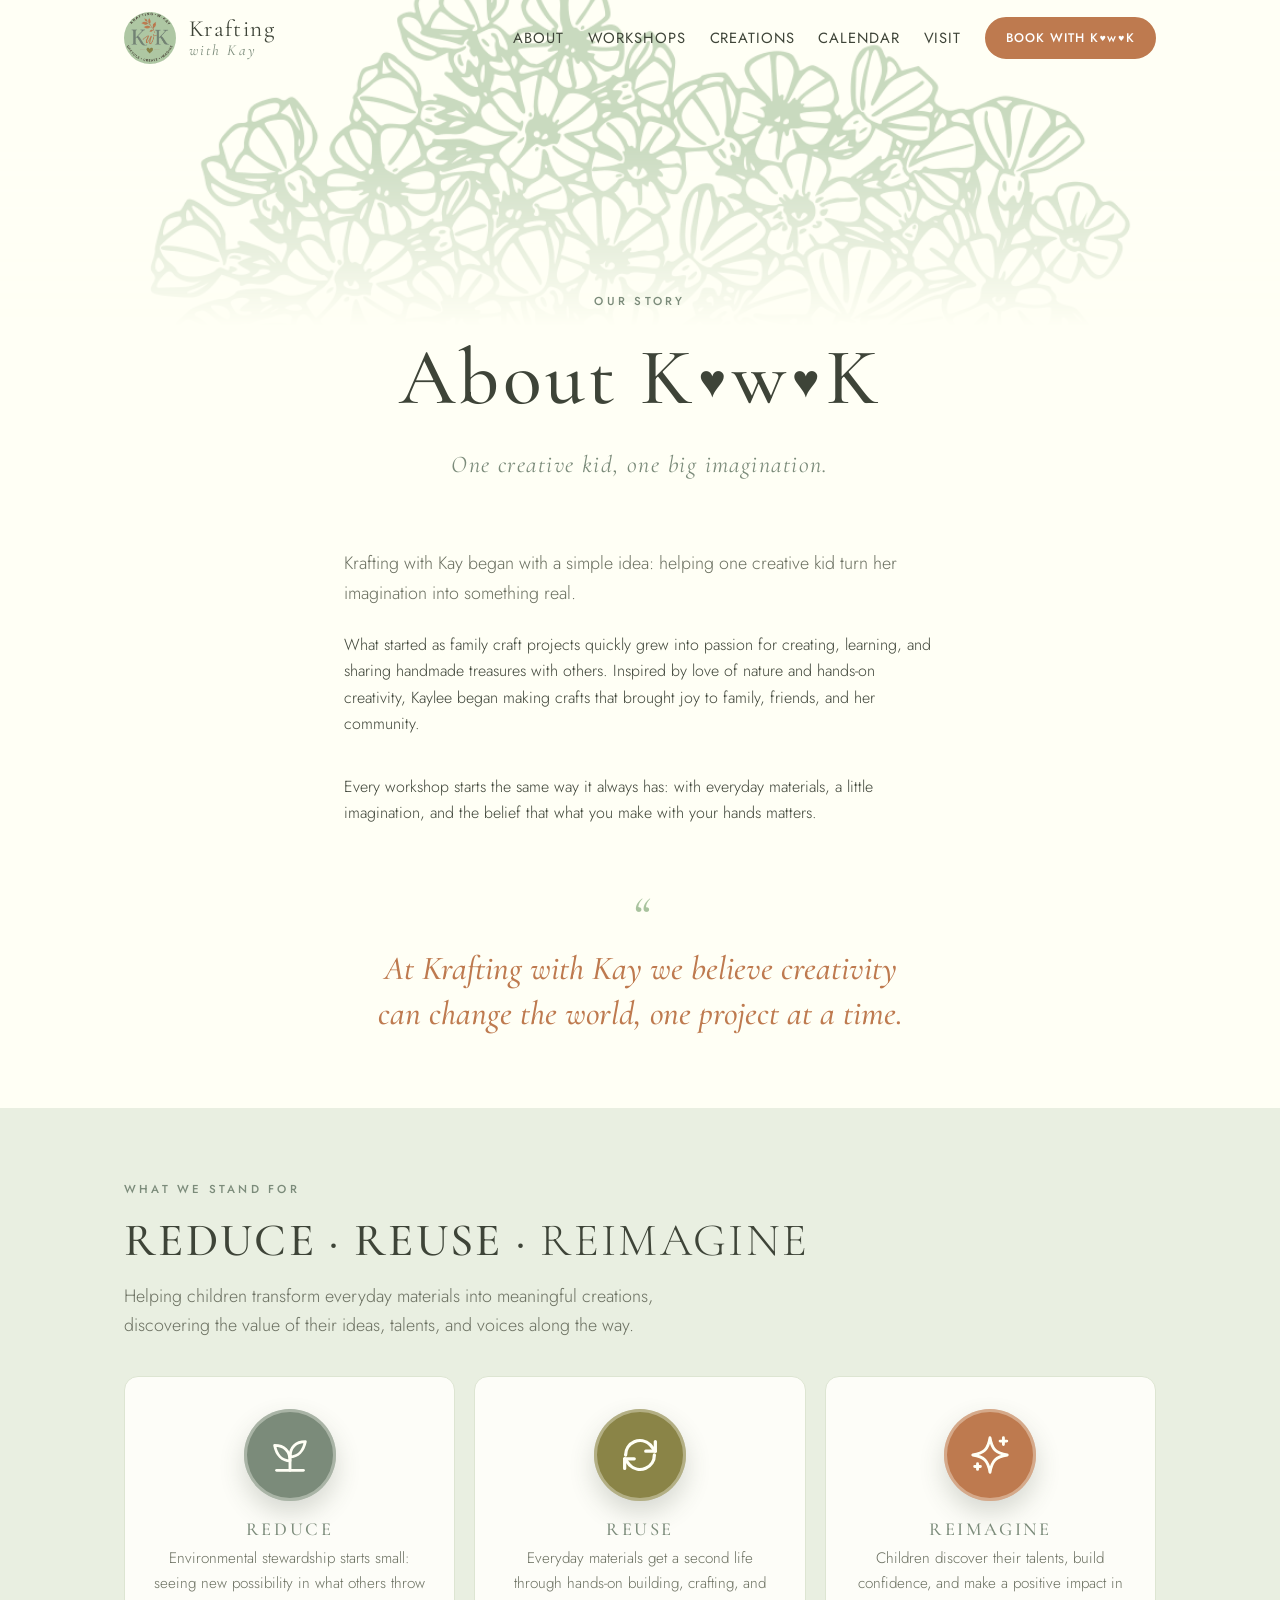
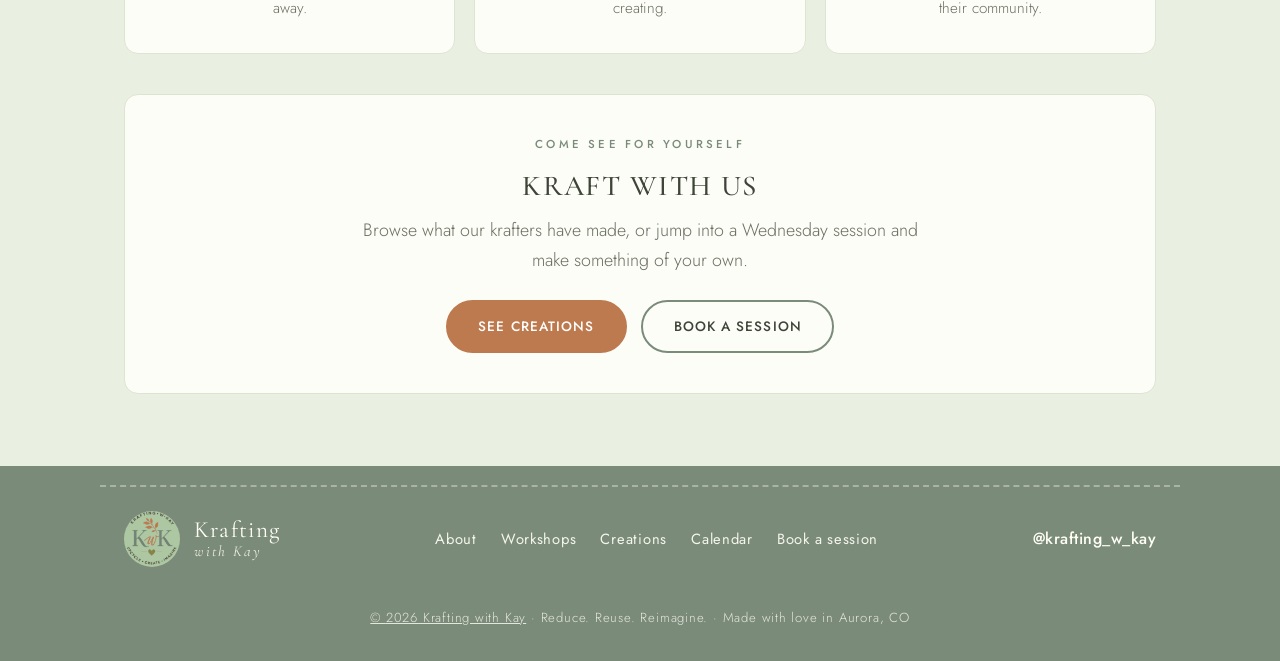
==== about.html @ e0ca5ac3 "About page with Our Story; homepage now sells via featured portfolio + story teaser; nav/footer Abou" ====
<!DOCTYPE html>
<html lang="en">
<head>
  <meta charset="UTF-8" />
  <meta name="viewport" content="width=device-width, initial-scale=1.0" />
  <title>Our Story | Krafting with Kay</title>
  <meta name="description" content="The story behind Krafting with Kay: family craft projects, a love of nature, and the belief that creativity can change the world." />
  <link rel="icon" href="assets/logo.png" />
  <link rel="preconnect" href="https://fonts.googleapis.com" />
  <link rel="preconnect" href="https://fonts.gstatic.com" crossorigin />
  <link href="https://fonts.googleapis.com/css2?family=Cormorant+Garamond:ital,wght@0,300;0,400;0,500;0,600;1,300;1,400;1,500&family=Jost:wght@300;400;500&display=swap" rel="stylesheet" />
  <link rel="stylesheet" href="styles.css" />
</head>
<body>
  <header class="site-header">
    <div class="wrap header-inner">
      <a class="brand" href="index.html#top">
        <img src="assets/logo.png" alt="Krafting with Kay logo" />
        <span class="brand-name">Krafting <span>with Kay</span></span>
      </a>
      <nav class="site-nav" id="siteNav">
        <a href="about.html">About</a>
        <a href="workshops.html">Workshops</a>
        <a href="creations.html">Creations</a>
        <a href="events.html">Calendar</a>
        <a href="index.html#visit">Visit</a>
        <a href="book.html" class="btn btn-small">Book with KwK</a>
      </nav>
      <button class="nav-toggle" id="navToggle" aria-label="Open menu">☰</button>
    </div>
  </header>

  <main>
    <section class="hero" style="padding-bottom:2.5rem">
      <div class="floral-band" aria-hidden="true"></div>
      <div class="wrap hero-inner" style="padding-top:2rem">
        <p class="eyebrow">Our story</p>
        <h1>About <span class="thin">KwK</span></h1>
        <p class="tagline">One creative kid, one big imagination.</p>
      </div>
    </section>

    <section class="section" style="padding-top:1.5rem">
      <div class="wrap narrow">
        <p class="lede" style="margin-top:0">Krafting with Kay began with a simple idea: helping one creative kid turn her imagination into something real.</p>
        <div class="split" style="grid-template-columns:1fr; gap:1.25rem; margin-top:1.5rem">
          <p>What started as family craft projects quickly grew into passion for creating, learning, and sharing handmade treasures with others. Inspired by love of nature and hands-on creativity, Kaylee began making crafts that brought joy to family, friends, and her community.</p>
          <p>Every workshop starts the same way it always has: with everyday materials, a little imagination, and the belief that what you make with your hands matters.</p>
        </div>
        <blockquote class="pull-quote">At Krafting with Kay we believe creativity can change the world, one project at a time.</blockquote>
      </div>
    </section>

    <section class="section section-tint">
      <div class="wrap">
        <p class="eyebrow">What we stand for</p>
        <h2>Reduce · Reuse · <span class="thin">Reimagine</span></h2>
        <p class="lede" id="missionText">Helping children transform everyday materials into meaningful creations, discovering the value of their ideas, talents, and voices along the way.</p>
        <div class="pillars">
          <div class="pillar">
            <div class="pillar-icon reduce"><svg viewBox="0 0 48 48" fill="none" stroke="#fffff5" stroke-width="3" stroke-linecap="round" stroke-linejoin="round" aria-hidden="true"><path d="M24 40 C24 32 24 28 24 22"/><path d="M24 30 C16 30 10 24 8 14 C18 14 24 20 24 30 Z"/><path d="M24 26 C32 26 38 20 40 10 C30 10 24 16 24 26 Z"/><path d="M10 40 H38"/></svg></div>
            <h3>Reduce</h3>
            <p>Environmental stewardship starts small: seeing new possibility in what others throw away.</p>
          </div>
          <div class="pillar">
            <div class="pillar-icon reuse"><svg viewBox="0 0 48 48" fill="none" stroke="#fffff5" stroke-width="3.4" stroke-linecap="round" stroke-linejoin="round" aria-hidden="true"><polyline points="40 10 40 20 30 20"/><polyline points="8 38 8 28 18 28"/><path d="M9 24 a15 15 0 0 1 25.4-10.9 L40 20"/><path d="M39 24 a15 15 0 0 1-25.4 10.9 L8 28"/></svg></div>
            <h3>Reuse</h3>
            <p>Everyday materials get a second life through hands-on building, crafting, and creating.</p>
          </div>
          <div class="pillar">
            <div class="pillar-icon reimagine"><svg viewBox="0 0 48 48" fill="none" stroke="#fffff5" stroke-width="3" stroke-linecap="round" stroke-linejoin="round" aria-hidden="true"><path d="M24 6 C26 18 30 22 42 24 C30 26 26 30 24 42 C22 30 18 26 6 24 C18 22 22 18 24 6 Z"/><path d="M38 6 v7 M34.5 9.5 h7"/><path d="M11 33 v6 M8 36 h6"/></svg></div>
            <h3>Reimagine</h3>
            <p>Children discover their talents, build confidence, and make a positive impact in their community.</p>
          </div>
        </div>
        <div class="visit-card center" style="margin-top:2.5rem">
          <p class="eyebrow">Come see for yourself</p>
          <h2 style="font-size:1.8rem">Kraft with us</h2>
          <p class="lede" style="margin:0 auto 1.5rem">Browse what our krafters have made, or jump into a Wednesday session and make something of your own.</p>
          <div class="hero-cta" style="justify-content:center; margin-top:0">
            <a class="btn" href="creations.html">See creations</a>
            <a class="btn btn-ghost" href="book.html">Book a session</a>
          </div>
        </div>
      </div>
    </section>
  </main>

  <footer class="site-footer">
    <div class="wrap footer-inner">
      <div class="footer-brand">
        <img src="assets/logo.png" alt="Krafting with Kay logo" />
        <span class="brand-name">Krafting <span>with Kay</span></span>
      </div>
      <nav class="footer-nav" aria-label="Footer">
        <a href="about.html">About</a>
        <a href="workshops.html">Workshops</a>
        <a href="creations.html">Creations</a>
        <a href="events.html">Calendar</a>
        <a href="book.html">Book a session</a>
      </nav>
      <p><span id="instaFooter">@krafting_w_kay</span></p>
      <p class="footer-note"><a class="stealth-admin" href="settings.html">© <span id="year"></span> Krafting with Kay</a> · Reduce. Reuse. Reimagine. · Made with love in Aurora, CO</p>
    </div>
  </footer>

  <script src="script.js"></script>
</body>
</html>
---- styles.css ----
/* ============================================================
   KRAFTING WITH KAY: brand tokens
   From Kay's brand portfolio (2026-09-27):
   sage green #A9C39E · cream #FFFFF5 · terracotta #BE7A4F
   olive #8A8447 · deep sage #7B8B7A
   Type: Cormorant Garamond (display) + Jost (body)
   ============================================================ */
:root {
  --cream: #fffff5;
  --paper: #fdfdf8;
  --sage: #a9c39e;
  --sage-deep: #7b8b7a;
  --sage-pale: #e9efe1;
  --ink: #3e4438;
  --ink-soft: #6a6f60;
  --clay: #be7a4f;
  --clay-dark: #a05f36;
  --olive: #8a8447;
  --line: #dde5d2;
  --radius: 14px;
  --font-display: "Cormorant Garamond", Georgia, serif;
  --font-body: "Jost", system-ui, -apple-system, sans-serif;
}

* { box-sizing: border-box; margin: 0; padding: 0; }

body {
  font-family: var(--font-body);
  background: var(--cream);
  color: var(--ink);
  line-height: 1.65;
  font-weight: 400;
}

.wrap { max-width: 1080px; margin: 0 auto; padding: 0 1.5rem; }
.wrap.narrow { max-width: 640px; }
.center { text-align: center; }
.muted { color: var(--ink-soft); }
.small { font-size: 0.85rem; }

h1, h2, h3 { font-family: var(--font-display); line-height: 1.12; font-weight: 500; }
h1 { font-size: clamp(3rem, 7vw, 5rem); letter-spacing: 0.04em; }
h1 em { font-style: italic; color: var(--clay); }
h2 { font-size: clamp(2rem, 4.5vw, 2.9rem); letter-spacing: 0.05em; margin-bottom: 0.9rem; text-transform: uppercase; }
h2 .thin { font-weight: 300; }
h3 { font-size: 1.45rem; margin-bottom: 0.4rem; }

.eyebrow {
  text-transform: uppercase;
  letter-spacing: 0.28em;
  font-size: 0.72rem;
  font-weight: 500;
  color: var(--sage-deep);
  margin-bottom: 1rem;
}

.lede { font-size: 1.12rem; color: var(--ink-soft); max-width: 36rem; font-weight: 300; }
.lede strong { font-weight: 500; color: var(--ink); }
.pull-quote {
  font-family: var(--font-display); font-style: italic; font-weight: 500;
  font-size: clamp(1.5rem, 3.4vw, 2.1rem); line-height: 1.35; color: var(--clay);
  text-align: center; max-width: 40rem; margin: 3rem auto 0; padding: 0 1rem;
  position: relative;
}
.pull-quote::before {
  content: "\201C"; display: block; font-size: 3.2rem; line-height: 1;
  color: var(--sage); margin-bottom: 0.25rem;
}

.tagline {
  font-family: var(--font-display);
  font-style: italic;
  font-size: 1.5rem;
  color: var(--sage-deep);
  letter-spacing: 0.06em;
  margin-top: 1.2rem;
}

/* ---------- buttons & links ---------- */
.btn {
  display: inline-block;
  background: var(--clay);
  color: #fff;
  padding: 0.85rem 1.9rem;
  border-radius: 999px;
  text-decoration: none;
  font-weight: 500;
  letter-spacing: 0.08em;
  text-transform: uppercase;
  font-size: 0.85rem;
  border: 2px solid var(--clay);
  cursor: pointer;
  transition: transform 0.15s ease, background 0.15s ease;
}
.btn:hover { background: var(--clay-dark); border-color: var(--clay-dark); transform: translateY(-2px); }
.btn-ghost { background: transparent; color: var(--ink); border-color: var(--sage-deep); }
.btn-ghost:hover { background: var(--sage-pale); border-color: var(--sage-deep); }
.btn-small { padding: 0.55rem 1.2rem; font-size: 0.78rem; }

.link-arrow { color: var(--clay); font-weight: 500; text-decoration: none; letter-spacing: 0.04em; }
.link-arrow:hover { color: var(--clay-dark); }

/* ---------- header ---------- */
.site-header {
  position: fixed; top: 0; left: 0; right: 0; z-index: 50;
  background: transparent;
  border-bottom: 1px solid transparent;
  transition: background-color 0.35s ease, border-color 0.35s ease;
}
.site-header.scrolled {
  background: color-mix(in srgb, var(--cream) 94%, transparent);
  backdrop-filter: blur(8px);
  -webkit-backdrop-filter: blur(8px);
  border-bottom-color: var(--line);
}
section[id] { scroll-margin-top: 84px; }
.header-inner { display: flex; align-items: center; justify-content: space-between; height: 76px; }
.brand { display: flex; align-items: center; gap: 0.8rem; text-decoration: none; color: var(--ink); }
.brand img { width: 52px; height: 52px; border-radius: 50%; object-fit: cover; }
.brand-name { font-family: var(--font-display); font-size: 1.45rem; letter-spacing: 0.06em; line-height: 1.1; }
.brand-name span { display: block; font-size: 0.95rem; font-style: italic; color: var(--sage-deep); letter-spacing: 0.14em; }
.site-nav { display: flex; gap: 1.5rem; align-items: center; }
.site-nav a:not(.btn) { color: var(--ink); text-decoration: none; font-weight: 400; letter-spacing: 0.06em; font-size: 0.92rem; text-transform: uppercase; }
.site-nav a:not(.btn):hover { color: var(--clay); }
.nav-toggle { display: none; background: none; border: none; font-size: 1.5rem; cursor: pointer; color: var(--ink); }

/* ---------- hero ---------- */
.hero { padding: 0 0 4.5rem; position: relative; overflow: hidden; text-align: center; }
.floral-band {
  height: clamp(200px, 30vw, 340px);
  background: url("assets/floral-band.png") center 22% / cover no-repeat;
  -webkit-mask-image: linear-gradient(to bottom, black 42%, transparent 96%);
  mask-image: linear-gradient(to bottom, black 42%, transparent 96%);
}
.hero-glow {
  position: absolute; top: 4%; left: 50%; transform: translateX(-50%);
  width: min(960px, 130vw); height: 560px;
  background: radial-gradient(closest-side, rgba(169,195,158,.38), transparent 72%);
  pointer-events: none;
}
.hero-inner { position: relative; z-index: 1; margin-top: clamp(-5rem, -7vw, -2.2rem); }
.hero .eyebrow { display: flex; align-items: center; justify-content: center; gap: 0.8rem; margin-bottom: 1.4rem; }
.hero .eyebrow svg { width: 11px; height: 11px; fill: var(--clay); flex: none; }
.hero-h1 { margin: 0 0 1rem; }
.hero-topline { display: flex; align-items: center; justify-content: center; gap: clamp(0.8rem, 2.5vw, 2rem); }
.hero-giant {
  font-family: var(--font-display); font-weight: 600;
  font-size: clamp(3.8rem, 13.5vw, 9.5rem);
  text-transform: uppercase; letter-spacing: 0.045em; line-height: 0.95;
  color: var(--ink); white-space: nowrap;
}
.hero-badge {
  position: relative; flex: none;
  width: clamp(88px, 11vw, 150px);
  margin-left: 0;
}
.hero-badge img {
  display: block; width: 100%; aspect-ratio: 1;
  border-radius: 50%; object-fit: cover;
  box-shadow: 0 10px 30px rgba(46,42,35,0.18);
}
.badge-ring {
  position: absolute; inset: -17%; overflow: visible;
  filter: drop-shadow(0 8px 14px rgba(46,42,35,0.22));
  animation: badge-spin 26s linear infinite;
}
.ring-line { fill: none; stroke: var(--sage-deep); stroke-width: 1.5; opacity: 0.65; }
.ring-text {
  font-family: var(--font-body); font-size: 12.5px; font-weight: 500;
  letter-spacing: 2px; fill: var(--clay);
}
@keyframes badge-spin { to { transform: rotate(360deg); } }
.hero-subline {
  display: flex; align-items: center; justify-content: center;
  gap: clamp(1rem, 3vw, 2rem); margin-top: 0.8rem;
  font-family: var(--font-display); font-weight: 500;
  font-size: clamp(2rem, 5vw, 3.4rem); color: var(--ink);
}
.hero-subline .rule { height: 2px; width: min(180px, 18vw); background: var(--sage-deep); opacity: 0.55; border-radius: 2px; }
@media (max-width: 600px) {
  .hero-giant { font-size: 12.5vw; }
  .hero-badge { width: 76px; }
}
.swash { position: relative; display: inline-block; }
.swash-line { position: absolute; left: -7%; bottom: -0.30em; width: 114%; height: 0.40em; overflow: visible; }
.hero .tagline { margin-top: 1.4rem; }
.hero .lede { margin: 1.2rem auto 0; }
.hero-cta { display: flex; gap: 0.9rem; margin-top: 2.4rem; flex-wrap: wrap; justify-content: center; }
.scroll-cue {
  display: inline-block; margin-top: 3.2rem;
  width: 26px; height: 42px; border: 2px solid var(--sage-deep); border-radius: 999px;
  position: relative; opacity: 0.65;
}
.scroll-cue span {
  position: absolute; top: 8px; left: 50%; width: 4px; height: 8px; margin-left: -2px;
  border-radius: 4px; background: var(--sage-deep);
  animation: cue-drop 1.8s ease-in-out infinite;
}
@keyframes cue-drop {
  0%, 100% { transform: translateY(0); opacity: 1; }
  50% { transform: translateY(10px); opacity: 0.35; }
}

/* ---------- sections ---------- */
.section { padding: 4.5rem 0; position: relative; }
.section-tint { background: var(--sage-pale); }
.split { display: grid; grid-template-columns: 1fr 1.4fr; gap: 3rem; align-items: center; }
.split p { margin-bottom: 1rem; font-weight: 300; }
.split p strong { font-weight: 500; }

.photo-frame { display: flex; justify-content: center; }
.photo-placeholder {
  width: 280px; height: 340px;
  border-radius: var(--radius);
  background: linear-gradient(135deg, var(--sage-pale), var(--sage));
  border: 2px dashed var(--sage-deep);
  display: flex; align-items: center; justify-content: center;
  font-family: var(--font-display); font-style: italic;
  color: var(--ink-soft); text-align: center; font-size: 1.3rem;
}

/* ---------- mission pillars ---------- */
.pillars { display: grid; grid-template-columns: repeat(auto-fit, minmax(220px, 1fr)); gap: 1.2rem; margin-top: 2.2rem; }
.pillar {
  background: var(--paper); border: 1px solid var(--line);
  border-radius: var(--radius); padding: 2rem 1.6rem; text-align: center;
}
.pillar-icon {
  width: 92px; height: 92px; margin: 0 auto 1.1rem;
  border-radius: 50%;
  display: flex; align-items: center; justify-content: center;
  box-shadow: 0 12px 26px rgba(62,68,56,.20), inset 0 0 0 3px rgba(255,255,245,.35);
}
.pillar-icon svg { width: 46px; height: 46px; }
.pillar-icon.reduce { background: var(--sage-deep); }
.pillar-icon.reuse { background: var(--olive); }
.pillar-icon.reimagine { background: var(--clay); }
.pillar h3 { text-transform: uppercase; letter-spacing: 0.14em; font-size: 1.15rem; color: var(--sage-deep); }
.pillar p { color: var(--ink-soft); font-size: 0.95rem; font-weight: 300; }

/* ---------- cards ---------- */
.cards { display: grid; grid-template-columns: repeat(2, 1fr); gap: 1.4rem; margin-top: 2rem; }
.card {
  background: var(--paper);
  border: 1px solid var(--line);
  border-radius: var(--radius);
  padding: 1.8rem 1.5rem;
  transition: transform 0.15s ease, box-shadow 0.15s ease;
}
.card:hover { transform: translateY(-4px); box-shadow: 0 12px 28px rgba(62, 68, 56, 0.1); }
.card-icon { font-size: 2rem; margin-bottom: 0.8rem; }
.card-img {
  display: block; width: 100%; aspect-ratio: 4 / 3; object-fit: cover;
  border-radius: 12px; margin-bottom: 1.2rem;
}
.card p { color: var(--ink-soft); font-size: 0.95rem; font-weight: 300; }

/* ---------- workshops ---------- */
.workshop-box {
  display: grid; grid-template-columns: repeat(auto-fit, minmax(160px, 1fr));
  gap: 1rem; margin: 2rem 0;
}
.workshop-detail {
  background: var(--paper); border: 1px solid var(--line);
  border-radius: var(--radius); padding: 1.5rem 1.2rem; text-align: center;
}
.workshop-detail strong { display: block; font-family: var(--font-display); font-size: 1.7rem; color: var(--clay); font-weight: 600; }
.workshop-detail span { color: var(--ink-soft); font-size: 0.88rem; letter-spacing: 0.06em; text-transform: uppercase; }
#workshops p { margin-bottom: 1rem; max-width: 44rem; font-weight: 300; }
#workshops p strong { font-weight: 500; }

/* ---------- sideways scroll strips (gallery + creations) ---------- */
.hstrip {
  display: flex; gap: 1rem;
  overflow-x: auto; overscroll-behavior-x: contain;
  scroll-snap-type: x mandatory;
  margin: 2rem -1.5rem 1.5rem; padding: 0.25rem 1.5rem 1rem;
  scrollbar-width: thin; scrollbar-color: var(--sage-deep) transparent;
  -webkit-mask-image: linear-gradient(to right, black calc(100% - 3rem), transparent);
  mask-image: linear-gradient(to right, black calc(100% - 3rem), transparent);
}
.hstrip::-webkit-scrollbar { height: 6px; }
.hstrip::-webkit-scrollbar-thumb { background: var(--sage-deep); border-radius: 999px; opacity: 0.6; }
.hstrip::-webkit-scrollbar-track { background: transparent; }
.hstrip .strip-card { flex: 0 0 min(340px, 82vw); scroll-snap-align: start; }

/* ---------- creations page grid ---------- */
.creations-grid {
  display: grid;
  grid-template-columns: repeat(auto-fill, minmax(260px, 1fr));
  gap: 1.5rem;
}
.creations-grid .card { margin: 0; }
.gtile {
  flex: 0 0 min(240px, 70vw);
  aspect-ratio: 4 / 5;
  border-radius: var(--radius);
  scroll-snap-align: start;
  position: relative; overflow: hidden;
  display: flex; align-items: flex-end; justify-content: center;
  padding: 1rem;
  font-weight: 500; font-size: 0.9rem; color: #fff;
  letter-spacing: 0.04em; text-decoration: none;
  text-shadow: 0 1px 6px rgba(0,0,0,0.35);
}
a.gtile { cursor: pointer; }
button.gtile {
  font-family: inherit; font-size: 0.9rem; font-weight: 500;
  letter-spacing: 0.04em; color: #fff;
  background: none; border: 0; cursor: pointer;
}
.gtile img {
  position: absolute; inset: 0; width: 100%; height: 100%;
  object-fit: cover;
}
.gtile span { position: relative; z-index: 1; text-align: center; }
.gtile::after {
  content: ""; position: absolute; inset: 0;
  background: linear-gradient(to top, rgba(40,36,28,0.45), transparent 45%);
  pointer-events: none;
}
.g1 { background: linear-gradient(135deg, #a9c39e, #7b8b7a); }
.g2 { background: linear-gradient(135deg, #be7a4f, #d9a077); }
.g3 { background: linear-gradient(135deg, #8a8447, #b3ad72); }
.g4 { background: linear-gradient(135deg, #7b8b7a, #a9c39e); }
.g5 { background: linear-gradient(135deg, #c98f5f, #be7a4f); }
.g6 { background: linear-gradient(135deg, #9aa583, #8a8447); }

/* ---------- lightbox ---------- */
.lightbox {
  position: fixed; inset: 0; z-index: 200;
  background: rgba(46, 42, 34, 0.9);
  display: flex; align-items: center; justify-content: center;
  padding: 1.25rem;
}
.lightbox[hidden] { display: none; }
.lightbox figure { margin: 0; max-width: min(92vw, 640px); }
.lightbox img {
  width: 100%; max-height: 76vh; object-fit: contain;
  border-radius: var(--radius); background: #111;
}
.lightbox figcaption {
  color: var(--cream); text-align: center;
  margin-top: 0.75rem; font-weight: 500; letter-spacing: 0.03em;
}
.lightbox-close {
  position: absolute; top: 0.75rem; right: 0.75rem;
  width: 2.75rem; height: 2.75rem; border-radius: 50%;
  border: 1px solid rgba(255,255,245,0.4);
  background: transparent; color: var(--cream);
  font-size: 1.5rem; line-height: 1; cursor: pointer;
}
.lightbox-close:hover { background: rgba(255,255,245,0.15); }

/* ---------- stealth admin link: looks like plain footer text ---------- */
/* ---------- visit: white card nestled between the daisy clusters ---------- */
#visit {
  background-image: url("assets/daisy-footer.webp");
  background-repeat: no-repeat;
  background-position: 50% 100%;
  background-size: min(1400px, 94%) auto;
}
/* foreground sprigs: real overlap, flowers cross in front of the card */
.fl-fg { position: absolute; z-index: 2; pointer-events: none; }
.fl-fg-a { left: calc(50% - 355px); bottom: 8px; height: 400px; width: auto; }
.fl-fg-b { right: calc(50% - 400px); bottom: 10px; height: 380px; width: auto; }
@media (max-width: 760px) {
  #visit { background-size: 94% auto; }
  .fl-fg-a { height: 230px; left: -10px; bottom: 10px; }
  .fl-fg-b { display: none; }
}

/* ---------- visit ---------- */
.visit-card {
  background: var(--paper); border: 1px solid var(--line);
  border-radius: var(--radius); padding: 2.5rem 2rem; margin-top: 1.5rem;
}
.visit-card address { font-style: normal; font-size: 1.2rem; margin: 1rem 0 1.8rem; font-weight: 300; }
.visit-card address strong { font-weight: 500; }

/* ---------- footer ---------- */
.site-footer { background: var(--sage-deep); color: var(--cream); padding: 2.8rem 0 2rem; position: relative; }
.site-footer::before {
  content: ""; position: absolute; top: 1.2rem; left: 50%; transform: translateX(-50%);
  width: min(1080px, calc(100% - 3rem)); border-top: 2px dashed rgba(255,255,245,.35);
}
.footer-inner { position: relative; display: flex; justify-content: space-between; align-items: center; flex-wrap: wrap; gap: 1rem; }
.footer-brand { display: flex; align-items: center; gap: 0.9rem; }
.footer-brand img { width: 56px; height: 56px; border-radius: 50%; object-fit: cover; }
.footer-brand .brand-name { color: var(--cream); }
.footer-brand .brand-name span { color: var(--cream); opacity: 0.85; }
.footer-nav { display: flex; gap: 1.5rem; flex-wrap: wrap; }
.footer-nav a { color: var(--cream); text-decoration: none; font-size: 0.92rem; letter-spacing: 0.05em; opacity: 0.92; }
.footer-nav a:hover { opacity: 1; text-decoration: underline; text-underline-offset: 3px; }
.site-footer a { color: var(--cream); }
.site-footer #instaFooter { font-weight: 500; letter-spacing: 0.03em; }
.footer-note { width: 100%; text-align: center; margin-top: 1.5rem; font-size: 0.82rem; opacity: 0.8; font-weight: 300; letter-spacing: 0.06em; }

/* ---------- reveal animation ---------- */
.reveal { opacity: 0; transform: translateY(18px); transition: opacity 0.6s ease, transform 0.6s ease; }
.reveal.visible { opacity: 1; transform: none; }
@media (prefers-reduced-motion: reduce) { .reveal { opacity: 1; transform: none; } .scroll-cue span { animation: none; } .badge-ring { animation: none; } }

/* ---------- events / calendar ---------- */
.upcoming-block { margin-top: 2.5rem; }
.upcoming-block h3 { text-transform: uppercase; letter-spacing: 0.14em; font-size: 1.1rem; color: var(--sage-deep); margin-bottom: 1rem; }
.upcoming-row {
  display: flex; gap: 1.2rem; align-items: center;
  background: var(--paper); border: 1px solid var(--line);
  border-radius: var(--radius); padding: 1rem 1.3rem; margin-bottom: 0.7rem;
}
.upcoming-book { margin-left: auto; white-space: nowrap; align-self: center; }
.upcoming-date strong { display: block; font-family: var(--font-display); font-size: 1.15rem; font-weight: 600; }
.upcoming-date span { font-size: 0.85rem; color: var(--ink-soft); white-space: nowrap; }
.upcoming-info { font-size: 1.02rem; }
.event-tag {
  display: inline-block; font-size: 0.68rem; font-weight: 500;
  letter-spacing: 0.12em; text-transform: uppercase;
  background: var(--sage-pale); color: var(--sage-deep);
  border-radius: 999px; padding: 0.2rem 0.7rem; margin-right: 0.5rem;
  vertical-align: middle;
}
.cal-month { margin: 2.5rem 0 1.2rem; }
.cal-month:first-child { margin-top: 0; }
.event-card {
  display: flex; gap: 1.4rem;
  background: var(--paper); border: 1px solid var(--line);
  border-radius: var(--radius); padding: 1.5rem; margin-bottom: 1rem;
  transition: transform 0.15s ease, box-shadow 0.15s ease;
}
.event-card:hover { transform: translateY(-3px); box-shadow: 0 12px 28px rgba(62, 68, 56, 0.1); }
.event-date {
  flex: 0 0 74px; text-align: center;
  background: var(--sage); color: var(--cream);
  border-radius: 10px; padding: 0.7rem 0.4rem; align-self: flex-start;
}
.event-date .dow { display: block; font-size: 0.7rem; letter-spacing: 0.18em; font-weight: 500; }
.event-date .day { display: block; font-family: var(--font-display); font-size: 2rem; font-weight: 600; line-height: 1.1; }
.event-date .mon { display: block; font-size: 0.7rem; letter-spacing: 0.18em; }
.event-body h3 { margin: 0.4rem 0 0.3rem; }
.event-meta { font-weight: 500; font-size: 0.95rem; }
.event-price { color: var(--clay); font-weight: 500; font-size: 0.95rem; margin: 0.2rem 0; }
.event-body .link-arrow { display: inline-block; margin-top: 0.5rem; }

/* ---------- booking form ---------- */
.addr-wrap { position: relative; margin-bottom: 1.1rem; }
.addr-wrap label { margin-bottom: 0; }
.addr-suggest {
  position: absolute; top: 100%; left: 0; right: 0; z-index: 20;
  background: #fff; border: 1px solid var(--line); border-radius: 10px;
  box-shadow: 0 12px 28px rgba(62, 68, 56, 0.12); overflow: hidden; margin-top: 4px;
}
.addr-suggest[hidden] { display: none; }
.addr-opt {
  display: block; width: 100%; text-align: left; background: none; border: none;
  padding: 0.7rem 1rem; font-family: var(--font-body); font-size: 0.95rem;
  color: var(--ink); cursor: pointer; border-bottom: 1px solid var(--line);
}
.addr-opt:last-child { border-bottom: none; }
.addr-opt:hover { background: var(--cream); }
.book-form {
  max-width: 660px; margin: 0 auto;
  background: var(--paper); border: 1px solid var(--line);
  border-radius: var(--radius); padding: 2rem;
}
.book-form label { display: block; font-weight: 500; font-size: 0.95rem; margin-bottom: 1.1rem; }
.book-form label[hidden] { display: none; }
.book-form input, .book-form select, .book-form textarea {
  display: block; width: 100%; margin-top: 0.4rem; padding: 0.8rem 1rem;
  border: 1px solid var(--line); border-radius: 10px; background: #fff;
  font-family: var(--font-body); font-size: 1rem; color: var(--ink);
}
.book-form input:focus, .book-form select:focus, .book-form textarea:focus {
  outline: 2px solid var(--sage); border-color: var(--sage);
}
.book-form textarea { resize: vertical; }
.form-row { display: grid; grid-template-columns: 1fr 1fr; gap: 1rem; }
.form-note { margin-top: 1rem; font-size: 0.95rem; }
.form-note.ok { color: var(--sage-deep); font-weight: 500; }
.form-note.err { color: #a4442e; }
.waiver {
  display: flex; gap: 0.7rem; align-items: flex-start;
  font-weight: 400; font-size: 0.88rem; color: var(--ink-soft);
  background: var(--cream); border: 1px dashed var(--line);
  border-radius: 10px; padding: 0.9rem 1rem; cursor: pointer;
}
.waiver input { width: auto; margin: 0.2rem 0 0; accent-color: var(--sage-deep); }
.kids-block { margin-bottom: 1.1rem; }
.kids-heading { display: block; font-weight: 500; font-size: 0.95rem; margin-bottom: 0.6rem; }
.kid-row { display: grid; grid-template-columns: 1fr 90px 40px; gap: 0.7rem; align-items: end; margin-bottom: 0.7rem; }
.kid-row label { margin-bottom: 0; }
.kid-remove {
  background: none; border: 1px solid var(--line); border-radius: 10px;
  font-size: 1.3rem; line-height: 1; color: var(--ink-soft); cursor: pointer;
  padding: 0.65rem 0;
}
.kid-remove:hover { border-color: #a4442e; color: #a4442e; }
.add-kid {
  width: 100%; background: none; border: 1px dashed var(--line); border-radius: 10px;
  padding: 0.7rem 1rem; font-family: var(--font-body); font-size: 0.92rem;
  color: var(--sage-deep); cursor: pointer;
}
.add-kid:hover { border-color: var(--sage); background: var(--cream); }
#bookSubmit:disabled { opacity: 0.6; cursor: wait; }

/* ---------- responsive ---------- */
@media (max-width: 760px) {
  .split { grid-template-columns: 1fr; gap: 2rem; }
  .nav-toggle { display: block; }
  .site-nav {
    display: none; position: absolute; top: 76px; left: 0; right: 0;
    background: var(--paper); flex-direction: column; align-items: stretch;
    padding: 1rem 1.5rem 1.5rem; border-bottom: 1px solid var(--line); gap: 0.8rem;
  }
  .site-nav.open { display: flex; }
  .hero { padding: 0 0 3.5rem; }
  .form-row { grid-template-columns: 1fr; }
  .book-form { padding: 1.4rem; }
  .cards { grid-template-columns: 1fr; }
}

/* ---------- KwK wordmark hearts ---------- */
.kwk { white-space: nowrap; text-transform: none; }
.kwk .kwkh {
  color: var(--terra);
  font-size: 0.58em;
  vertical-align: 0.14em;
  margin: 0 0.06em;
  line-height: 1;
}
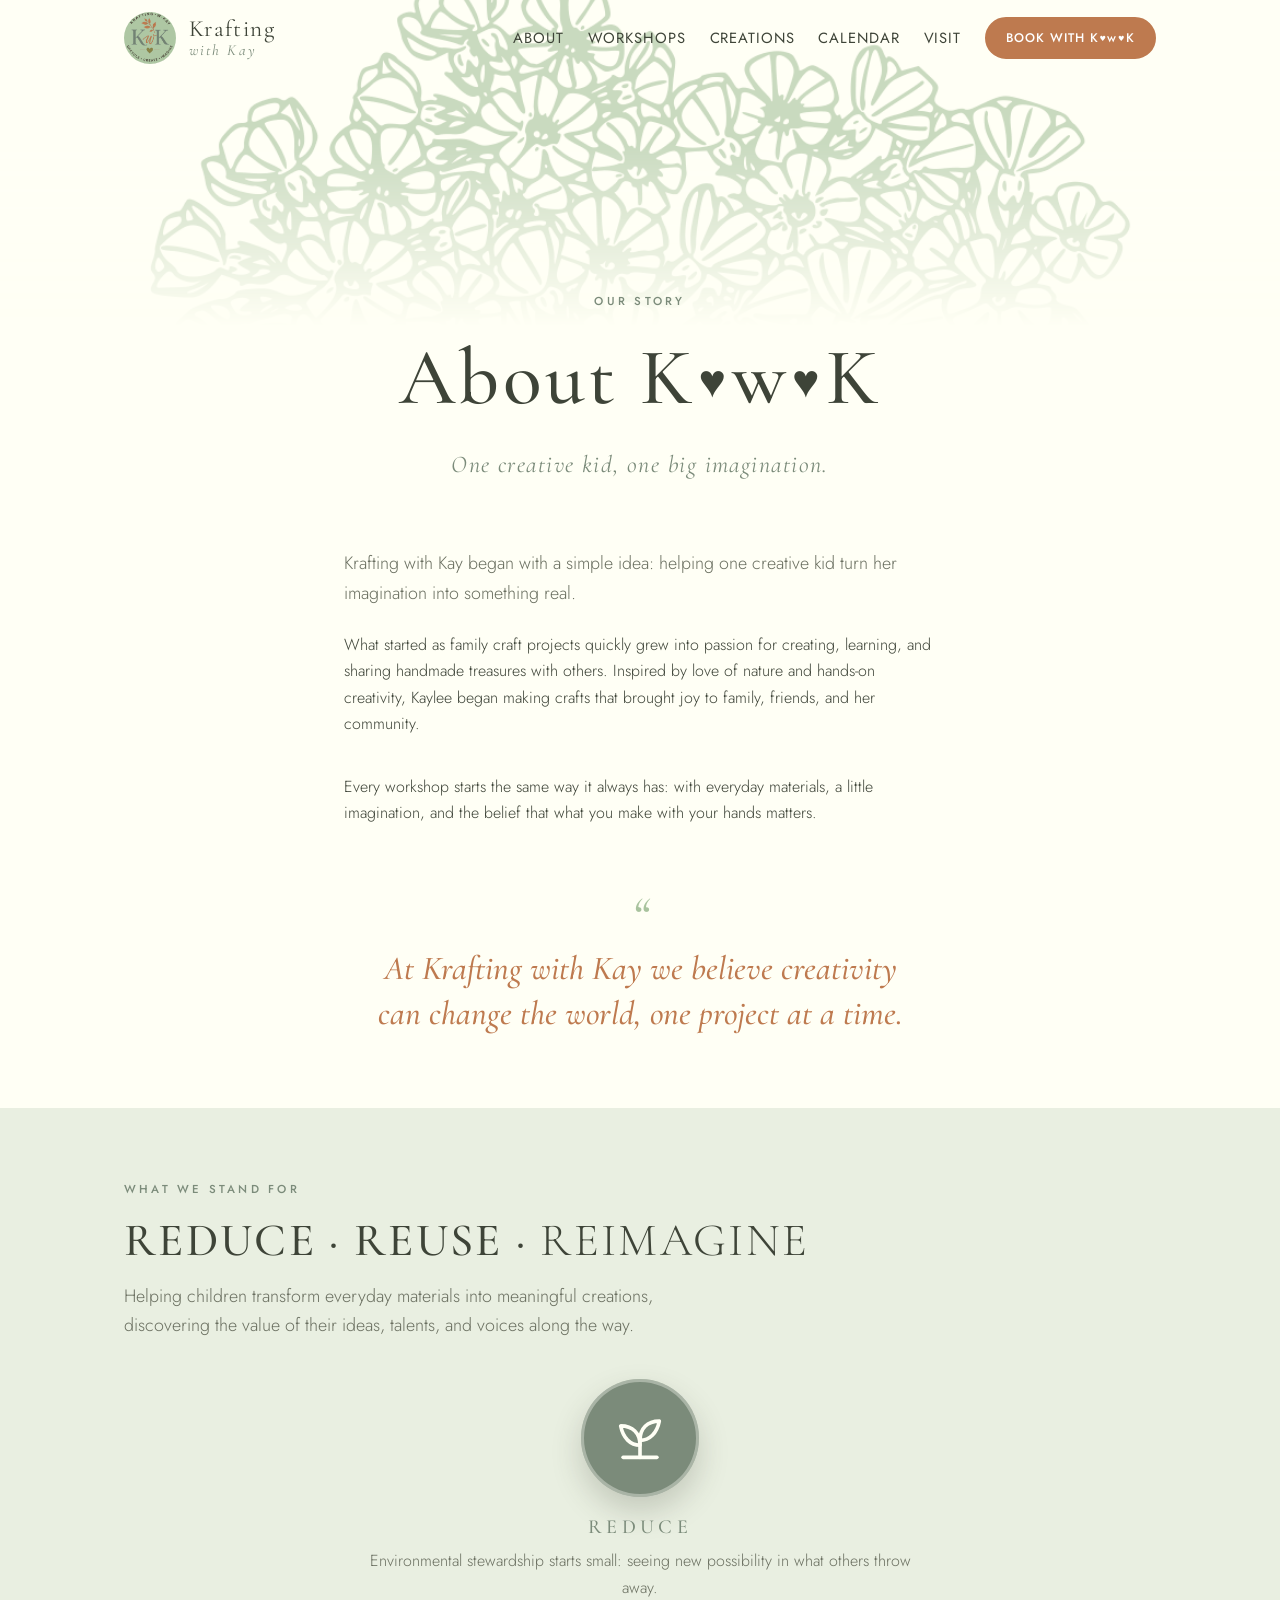
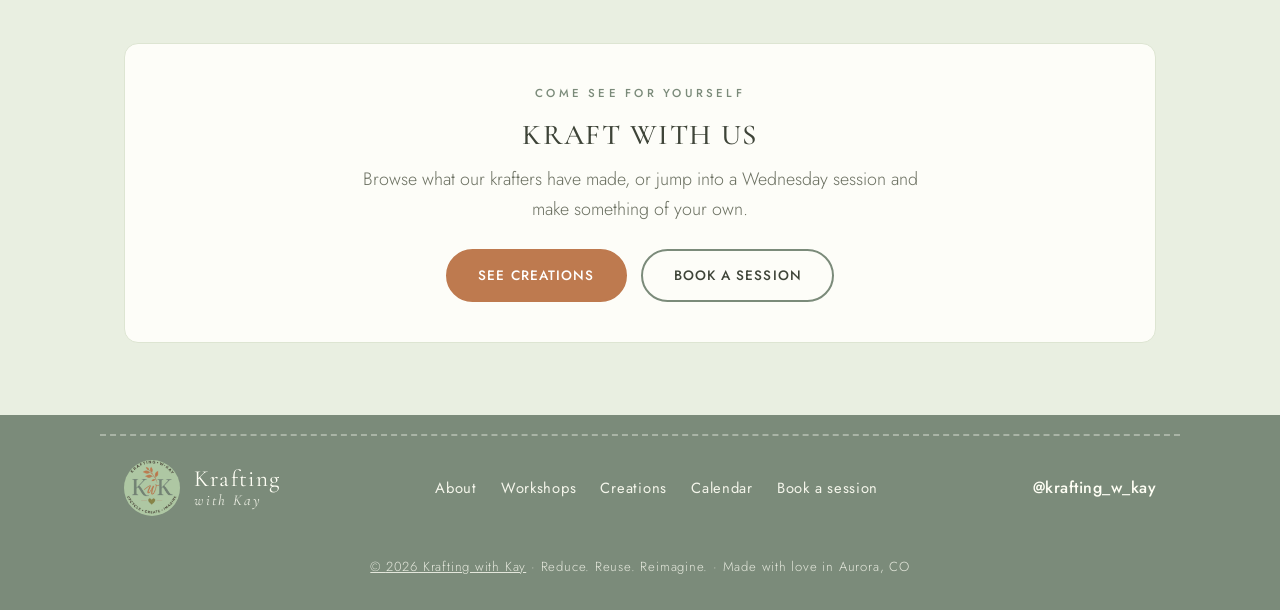
==== commit 0e14b116: "Mission pillars become one cycling emblem that flips through Reduce/Reuse/Reimagine" ====
--- a/about.html
+++ b/about.html
@@ -56,22 +56,14 @@
         <p class="eyebrow">What we stand for</p>
         <h2>Reduce · Reuse · <span class="thin">Reimagine</span></h2>
         <p class="lede" id="missionText">Helping children transform everyday materials into meaningful creations, discovering the value of their ideas, talents, and voices along the way.</p>
-        <div class="pillars">
-          <div class="pillar">
-            <div class="pillar-icon reduce"><svg viewBox="0 0 48 48" fill="none" stroke="#fffff5" stroke-width="3" stroke-linecap="round" stroke-linejoin="round" aria-hidden="true"><path d="M24 40 C24 32 24 28 24 22"/><path d="M24 30 C16 30 10 24 8 14 C18 14 24 20 24 30 Z"/><path d="M24 26 C32 26 38 20 40 10 C30 10 24 16 24 26 Z"/><path d="M10 40 H38"/></svg></div>
-            <h3>Reduce</h3>
-            <p>Environmental stewardship starts small: seeing new possibility in what others throw away.</p>
+        <div class="pillar-cycle">
+          <div class="cycle-badge" aria-hidden="true">
+            <svg class="cycle-icon active" viewBox="0 0 48 48" fill="none" stroke="#fffff5" stroke-width="3" stroke-linecap="round" stroke-linejoin="round"><path d="M24 40 C24 32 24 28 24 22"/><path d="M24 30 C16 30 10 24 8 14 C18 14 24 20 24 30 Z"/><path d="M24 26 C32 26 38 20 40 10 C30 10 24 16 24 26 Z"/><path d="M10 40 H38"/></svg>
+            <svg class="cycle-icon" viewBox="0 0 48 48" fill="none" stroke="#fffff5" stroke-width="3.4" stroke-linecap="round" stroke-linejoin="round"><polyline points="40 10 40 20 30 20"/><polyline points="8 38 8 28 18 28"/><path d="M9 24 a15 15 0 0 1 25.4-10.9 L40 20"/><path d="M39 24 a15 15 0 0 1-25.4 10.9 L8 28"/></svg>
+            <svg class="cycle-icon" viewBox="0 0 48 48" fill="none" stroke="#fffff5" stroke-width="3" stroke-linecap="round" stroke-linejoin="round"><path d="M24 6 C26 18 30 22 42 24 C30 26 26 30 24 42 C22 30 18 26 6 24 C18 22 22 18 24 6 Z"/><path d="M38 6 v7 M34.5 9.5 h7"/><path d="M11 33 v6 M8 36 h6"/></svg>
           </div>
-          <div class="pillar">
-            <div class="pillar-icon reuse"><svg viewBox="0 0 48 48" fill="none" stroke="#fffff5" stroke-width="3.4" stroke-linecap="round" stroke-linejoin="round" aria-hidden="true"><polyline points="40 10 40 20 30 20"/><polyline points="8 38 8 28 18 28"/><path d="M9 24 a15 15 0 0 1 25.4-10.9 L40 20"/><path d="M39 24 a15 15 0 0 1-25.4 10.9 L8 28"/></svg></div>
-            <h3>Reuse</h3>
-            <p>Everyday materials get a second life through hands-on building, crafting, and creating.</p>
-          </div>
-          <div class="pillar">
-            <div class="pillar-icon reimagine"><svg viewBox="0 0 48 48" fill="none" stroke="#fffff5" stroke-width="3" stroke-linecap="round" stroke-linejoin="round" aria-hidden="true"><path d="M24 6 C26 18 30 22 42 24 C30 26 26 30 24 42 C22 30 18 26 6 24 C18 22 22 18 24 6 Z"/><path d="M38 6 v7 M34.5 9.5 h7"/><path d="M11 33 v6 M8 36 h6"/></svg></div>
-            <h3>Reimagine</h3>
-            <p>Children discover their talents, build confidence, and make a positive impact in their community.</p>
-          </div>
+          <h3 class="cycle-word">Reduce</h3>
+          <p class="cycle-text">Environmental stewardship starts small: seeing new possibility in what others throw away.</p>
         </div>
         <div class="visit-card center" style="margin-top:2.5rem">
           <p class="eyebrow">Come see for yourself</p>
--- a/styles.css
+++ b/styles.css
@@ -30,6 +30,7 @@
   color: var(--ink);
   line-height: 1.65;
   font-weight: 400;
+  position: relative;
 }
 
 .wrap { max-width: 1080px; margin: 0 auto; padding: 0 1.5rem; }
@@ -209,6 +210,28 @@
 .split p strong { font-weight: 500; }
 
 .photo-frame { display: flex; justify-content: center; }
+
+/* ---------- story photo (oval, brushed ring) ---------- */
+.story-split { align-items: center; }
+.story-photo {
+  width: min(430px, 86vw);
+  aspect-ratio: 5 / 4;
+  border-radius: 50%;
+  padding: 14px;
+  margin: 0 auto;
+  background: conic-gradient(from 210deg, #fbf7ee, #e6ebda, #f4efe1, #dde3cf, #faf5ea, #e6ebda, #fbf7ee);
+  box-shadow: 0 26px 50px -22px rgba(96, 84, 60, 0.5), 0 2px 8px rgba(96, 84, 60, 0.18);
+}
+.story-photo img {
+  width: 100%; height: 100%;
+  object-fit: cover; object-position: 62% 32%;
+  border-radius: 50%; display: block;
+}
+.easter-egg {
+  position: absolute; left: 14px; bottom: 12px;
+  width: 150px; height: auto;
+  opacity: 0.75; pointer-events: none;
+}
 .photo-placeholder {
   width: 280px; height: 340px;
   border-radius: var(--radius);
@@ -237,6 +260,23 @@
 .pillar-icon.reimagine { background: var(--clay); }
 .pillar h3 { text-transform: uppercase; letter-spacing: 0.14em; font-size: 1.15rem; color: var(--sage-deep); }
 .pillar p { color: var(--ink-soft); font-size: 0.95rem; font-weight: 300; }
+
+/* ---------- cycling emblem: one badge, all three pillars ---------- */
+.pillar-cycle { text-align: center; max-width: 34rem; margin: 2.4rem auto 0; perspective: 700px; }
+.cycle-badge {
+  width: 118px; height: 118px; margin: 0 auto 1.2rem;
+  border-radius: 50%; display: flex; align-items: center; justify-content: center;
+  background: var(--sage-deep);
+  box-shadow: 0 14px 30px rgba(62,68,56,.22), inset 0 0 0 3px rgba(255,255,245,.35);
+  transition: transform 0.32s ease-in-out, background-color 0.6s ease;
+}
+.cycle-icon { width: 58px; height: 58px; display: none; }
+.cycle-icon.active { display: block; }
+.cycle-word { text-transform: uppercase; letter-spacing: 0.22em; font-size: 1.25rem; color: var(--sage-deep); margin: 0 0 0.6rem; transition: opacity 0.3s ease; }
+.cycle-text { color: var(--ink-soft); font-weight: 300; transition: opacity 0.3s ease; min-height: 3.4em; }
+@media (prefers-reduced-motion: reduce) {
+  .cycle-badge, .cycle-word, .cycle-text { transition: none; }
+}
 
 /* ---------- cards ---------- */
 .cards { display: grid; grid-template-columns: repeat(2, 1fr); gap: 1.4rem; margin-top: 2rem; }
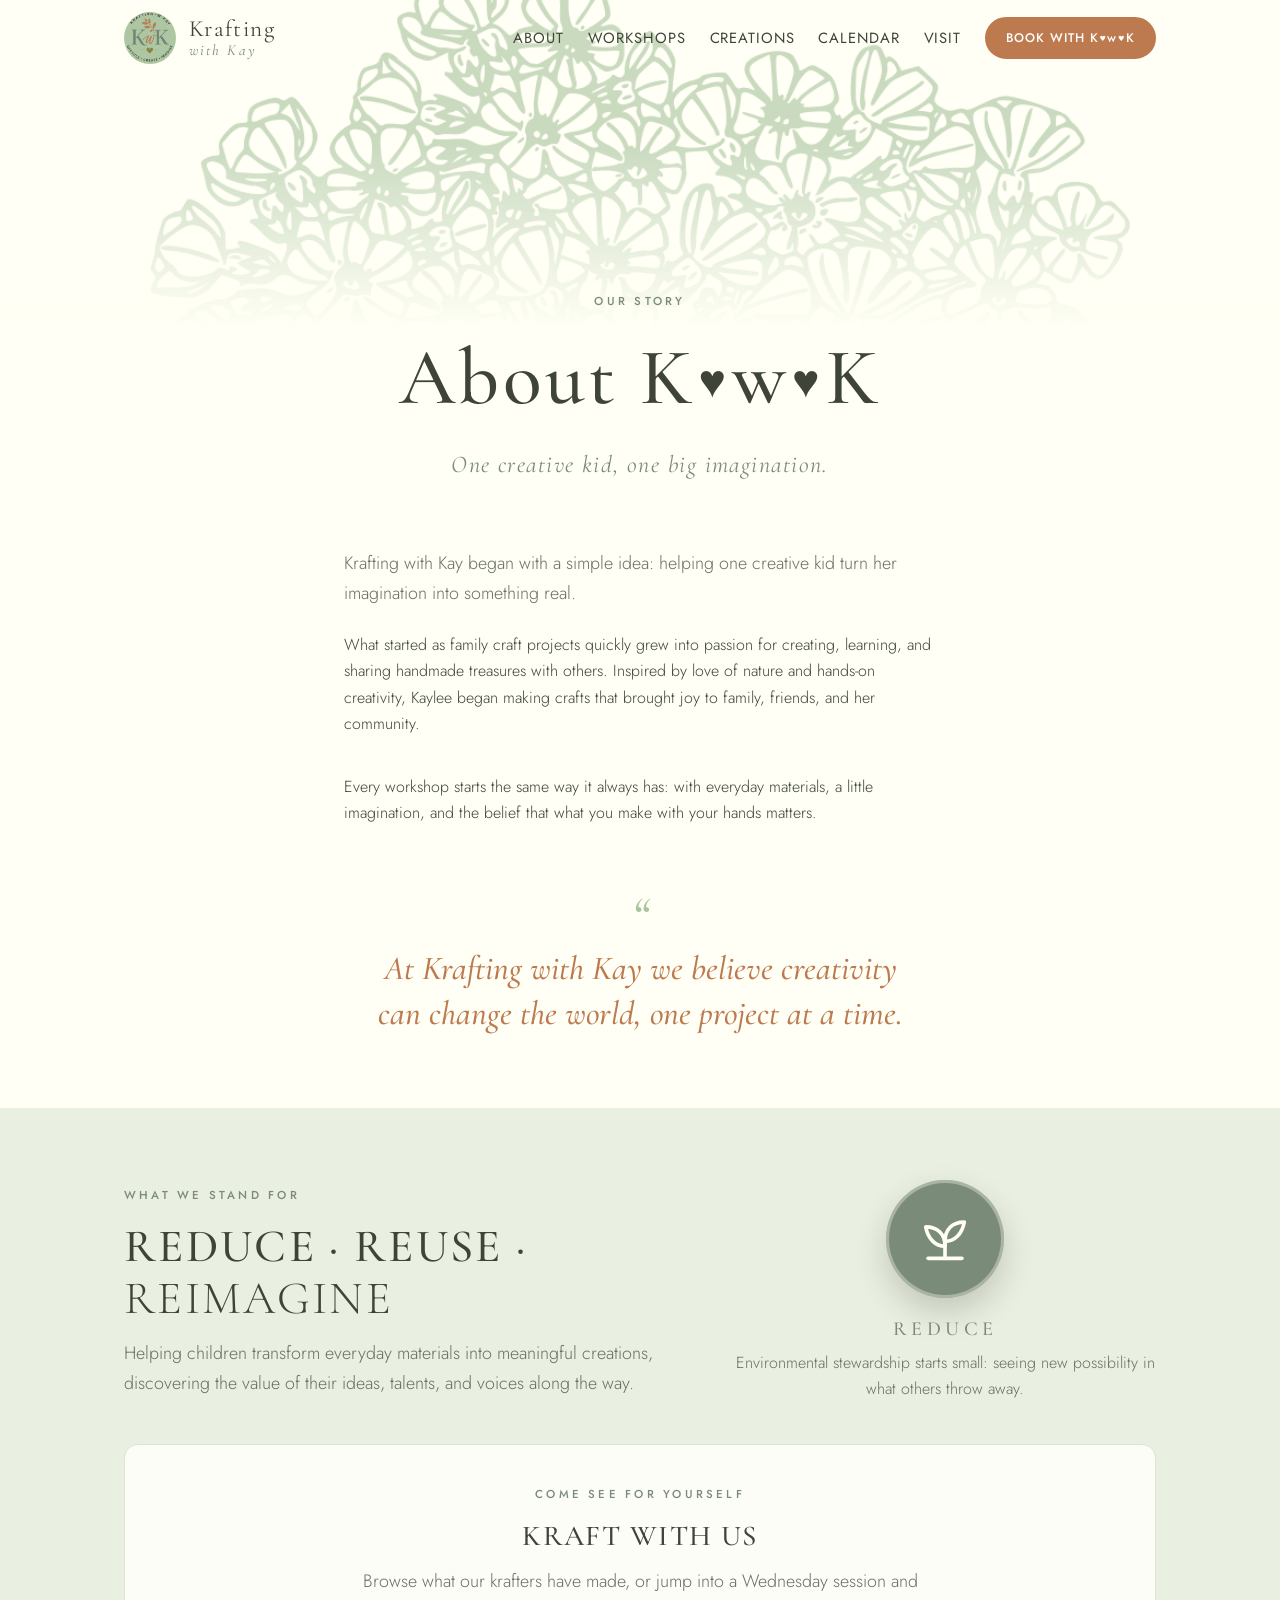
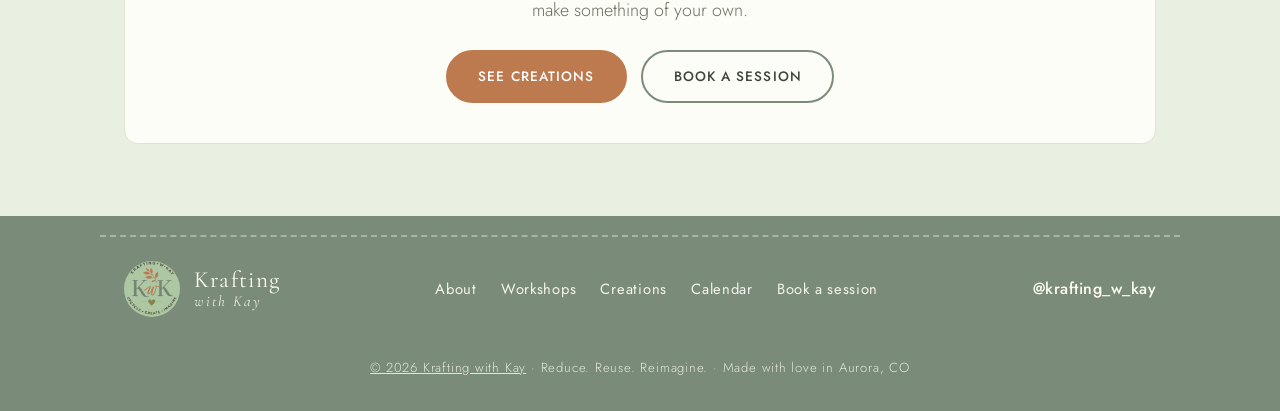
==== commit 238f56fc: "Cycling emblem now sits beside the mission statement in a tighter side-by-side layout" ====
--- a/about.html
+++ b/about.html
@@ -53,9 +53,12 @@
 
     <section class="section section-tint">
       <div class="wrap">
-        <p class="eyebrow">What we stand for</p>
-        <h2>Reduce · Reuse · <span class="thin">Reimagine</span></h2>
-        <p class="lede" id="missionText">Helping children transform everyday materials into meaningful creations, discovering the value of their ideas, talents, and voices along the way.</p>
+        <div class="mission-split">
+          <div>
+            <p class="eyebrow">What we stand for</p>
+            <h2>Reduce · Reuse · <span class="thin">Reimagine</span></h2>
+            <p class="lede" id="missionText">Helping children transform everyday materials into meaningful creations, discovering the value of their ideas, talents, and voices along the way.</p>
+          </div>
         <div class="pillar-cycle">
           <div class="cycle-badge" aria-hidden="true">
             <svg class="cycle-icon active" viewBox="0 0 48 48" fill="none" stroke="#fffff5" stroke-width="3" stroke-linecap="round" stroke-linejoin="round"><path d="M24 40 C24 32 24 28 24 22"/><path d="M24 30 C16 30 10 24 8 14 C18 14 24 20 24 30 Z"/><path d="M24 26 C32 26 38 20 40 10 C30 10 24 16 24 26 Z"/><path d="M10 40 H38"/></svg>
@@ -64,6 +67,7 @@
           </div>
           <h3 class="cycle-word">Reduce</h3>
           <p class="cycle-text">Environmental stewardship starts small: seeing new possibility in what others throw away.</p>
+        </div>
         </div>
         <div class="visit-card center" style="margin-top:2.5rem">
           <p class="eyebrow">Come see for yourself</p>
--- a/styles.css
+++ b/styles.css
@@ -262,6 +262,8 @@
 .pillar p { color: var(--ink-soft); font-size: 0.95rem; font-weight: 300; }
 
 /* ---------- cycling emblem: one badge, all three pillars ---------- */
+.mission-split { display: grid; grid-template-columns: 1.15fr 0.85fr; gap: 2.5rem; align-items: center; }
+.mission-split .pillar-cycle { margin: 0; }
 .pillar-cycle { text-align: center; max-width: 34rem; margin: 2.4rem auto 0; perspective: 700px; }
 .cycle-badge {
   width: 118px; height: 118px; margin: 0 auto 1.2rem;
@@ -553,6 +555,7 @@
     padding: 1rem 1.5rem 1.5rem; border-bottom: 1px solid var(--line); gap: 0.8rem;
   }
   .site-nav.open { display: flex; }
+  .mission-split { grid-template-columns: 1fr; gap: 1.75rem; }
   .hero { padding: 0 0 3.5rem; }
   .form-row { grid-template-columns: 1fr; }
   .book-form { padding: 1.4rem; }
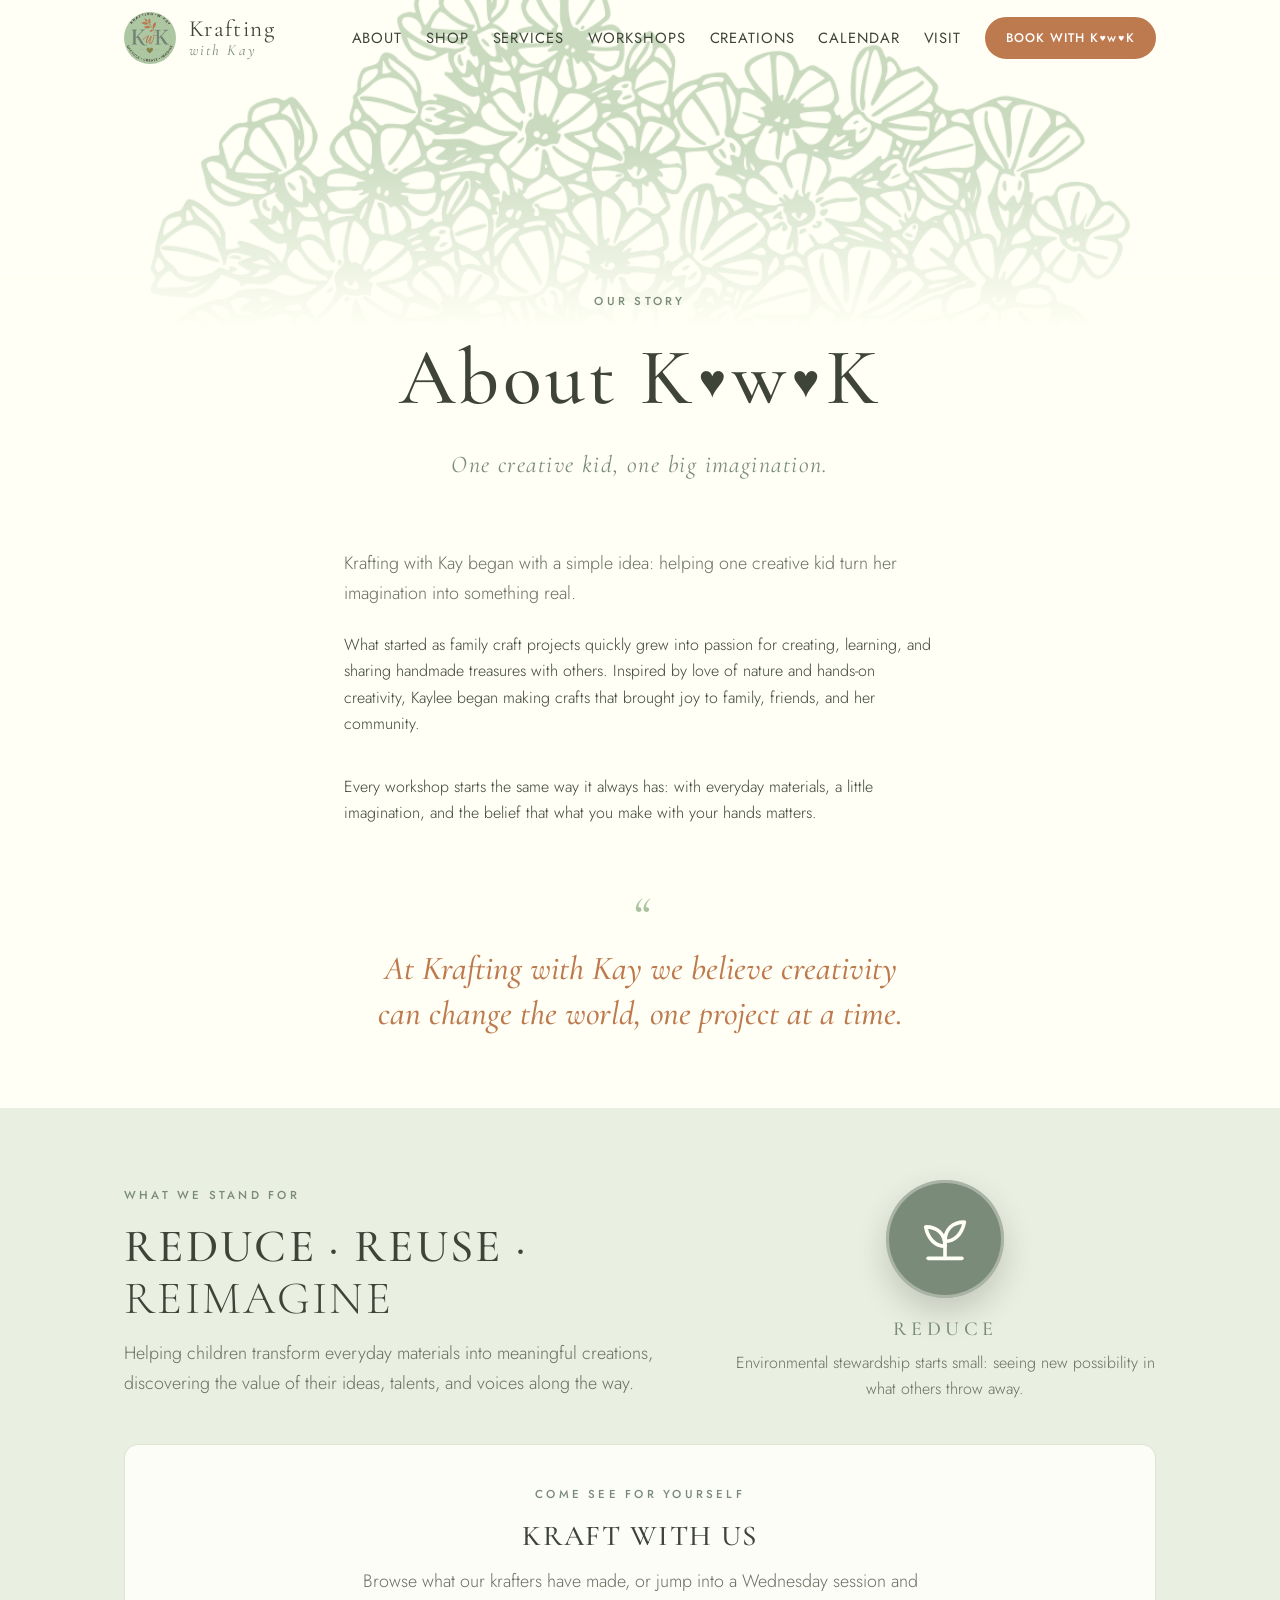
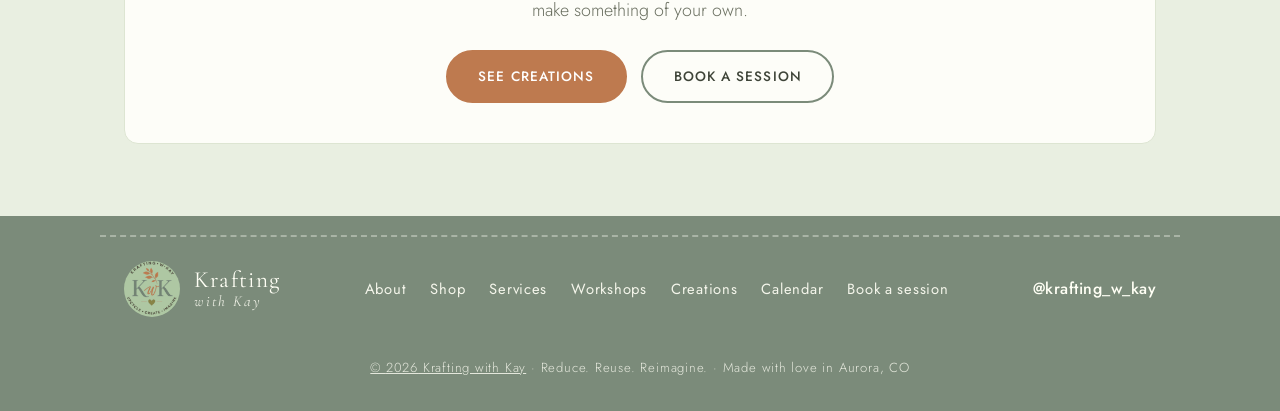
==== commit ed8668db: "Add Shop (kits, finished pieces, merch), Services page, SMS order flow, 3s photo cycling, settings e" ====
--- a/about.html
+++ b/about.html
@@ -20,6 +20,8 @@
       </a>
       <nav class="site-nav" id="siteNav">
         <a href="about.html">About</a>
+        <a href="shop.html">Shop</a>
+        <a href="services.html">Services</a>
         <a href="workshops.html">Workshops</a>
         <a href="creations.html">Creations</a>
         <a href="events.html">Calendar</a>
@@ -90,6 +92,8 @@
       </div>
       <nav class="footer-nav" aria-label="Footer">
         <a href="about.html">About</a>
+        <a href="shop.html">Shop</a>
+        <a href="services.html">Services</a>
         <a href="workshops.html">Workshops</a>
         <a href="creations.html">Creations</a>
         <a href="events.html">Calendar</a>
--- a/styles.css
+++ b/styles.css
@@ -297,6 +297,86 @@
 }
 .card p { color: var(--ink-soft); font-size: 0.95rem; font-weight: 300; }
 
+/* ---------- shop ---------- */
+.shop-grid {
+  display: grid; grid-template-columns: repeat(auto-fill, minmax(250px, 1fr));
+  gap: 1.4rem; margin-top: 2rem;
+}
+.shop-card { padding: 0; overflow: hidden; display: flex; flex-direction: column; }
+.shop-card-body { padding: 1.4rem 1.3rem 1.5rem; display: flex; flex-direction: column; gap: 0.6rem; flex: 1; }
+.shop-card-body p { margin: 0; }
+.shop-card-top { display: flex; justify-content: space-between; align-items: baseline; gap: 0.8rem; }
+.shop-card-top h3 { margin: 0; font-size: 1.25rem; }
+.price {
+  font-family: var(--font-body); font-weight: 500; color: var(--paper);
+  background: var(--sage-deep); border-radius: 999px; padding: 0.25rem 0.8rem;
+  font-size: 0.95rem; white-space: nowrap;
+}
+.kit-includes { list-style: none; margin: 0; padding: 0; display: flex; flex-wrap: wrap; gap: 0.4rem; }
+.kit-includes li {
+  font-size: 0.8rem; font-weight: 400; color: var(--ink-soft);
+  background: var(--cream); border: 1px solid var(--line);
+  border-radius: 999px; padding: 0.2rem 0.7rem;
+}
+.shop-card .btn { margin-top: auto; align-self: flex-start; }
+
+/* photo cycling: one frame, photos crossfade every 3s */
+.photo-cycle { position: relative; aspect-ratio: 4 / 3; overflow: hidden; background: var(--cream); }
+.photo-cycle-img {
+  position: absolute; inset: 0; width: 100%; height: 100%; object-fit: cover;
+  opacity: 0; transition: opacity 0.6s ease;
+}
+.photo-cycle-img.active { opacity: 1; }
+.photo-cycle-img:first-child { position: relative; }
+.photo-dots {
+  position: absolute; bottom: 0.6rem; left: 0; right: 0;
+  display: flex; justify-content: center; gap: 0.45rem;
+}
+.photo-dots button {
+  width: 0.6rem; height: 0.6rem; border-radius: 50%;
+  border: 2px solid var(--paper); background: rgba(255,255,245,.45);
+  padding: 0; cursor: pointer;
+}
+.photo-dots button.active { background: var(--paper); }
+.photo-placeholder {
+  aspect-ratio: 4 / 3; display: flex; align-items: center; justify-content: center;
+  background: linear-gradient(135deg, var(--sage) 0%, var(--sage-deep) 100%);
+}
+.photo-placeholder span {
+  font-family: var(--font-display); font-size: 2.2rem; color: var(--paper);
+  opacity: 0.85; letter-spacing: 0.08em;
+}
+
+/* bundle banner */
+.bundle-banner {
+  margin-top: 1.6rem; background: var(--sage-deep); color: var(--paper);
+  border-radius: var(--radius); padding: 1.6rem 1.8rem;
+  display: flex; align-items: center; justify-content: space-between; gap: 1.2rem; flex-wrap: wrap;
+}
+.bundle-inner h3 { margin: 0 0 0.3rem; color: var(--paper); }
+.bundle-inner p { margin: 0; color: var(--paper); opacity: 0.85; font-weight: 300; }
+.bundle-price {
+  font-family: var(--font-display); font-size: 2.4rem; color: var(--paper);
+}
+.bundle-banner .btn { background: var(--paper); color: var(--sage-deep); }
+
+/* services */
+.services-grid {
+  display: grid; grid-template-columns: repeat(auto-fill, minmax(270px, 1fr));
+  gap: 1.4rem; margin-top: 2rem;
+}
+.service-card { display: flex; flex-direction: column; gap: 0.6rem; }
+.service-card h3 { margin: 0; }
+.service-card p { margin: 0; }
+.service-tagline { font-style: italic; }
+.service-card .btn { margin-top: auto; align-self: flex-start; }
+
+/* scan to pay */
+.scan-pay-img {
+  width: min(340px, 90%); border-radius: var(--radius);
+  box-shadow: 0 12px 28px rgba(62,68,56,.16);
+}
+
 /* ---------- workshops ---------- */
 .workshop-box {
   display: grid; grid-template-columns: repeat(auto-fit, minmax(160px, 1fr));
@@ -546,6 +626,10 @@
 #bookSubmit:disabled { opacity: 0.6; cursor: wait; }
 
 /* ---------- responsive ---------- */
+@media (max-width: 1020px) {
+  .site-nav { gap: 1rem; }
+  .site-nav a:not(.btn) { font-size: 0.82rem; letter-spacing: 0.04em; }
+}
 @media (max-width: 760px) {
   .split { grid-template-columns: 1fr; gap: 2rem; }
   .nav-toggle { display: block; }
